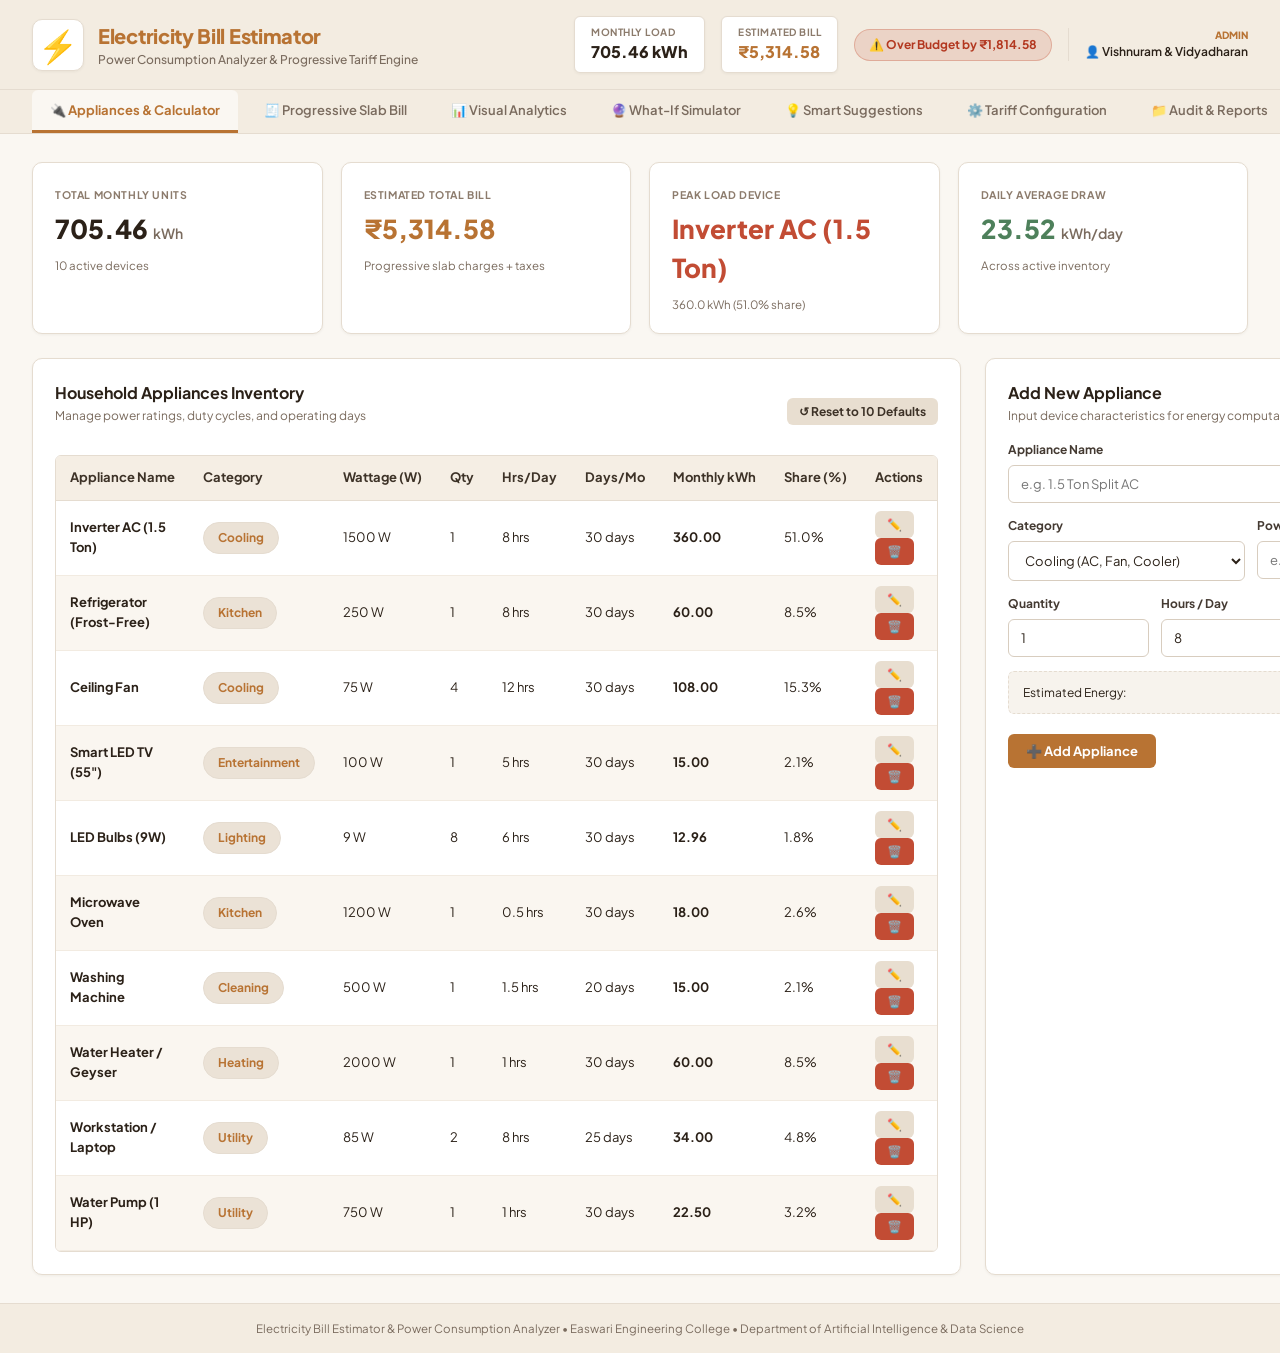
==== index.html @ 4efa832e "Initial electricity bill estimator frontend" ====
<!DOCTYPE html>
<html lang="en">
<head>
  <meta charset="UTF-8">
  <meta name="viewport" content="width=device-width, initial-scale=1.0">
  <title>Electricity Bill Estimator & Power Consumption Analyzer</title>
  <link rel="preconnect" href="https://fonts.googleapis.com">
  <link rel="preconnect" href="https://fonts.gstatic.com" crossorigin>
  <link href="https://fonts.googleapis.com/css2?family=Plus+Jakarta+Sans:wght@400;500;600;700;800&display=swap" rel="stylesheet">
  <link rel="stylesheet" href="styles.css">
</head>
<body>
  <!-- Top App Header -->
  <header class="app-header">
    <div class="header-brand">
      <div class="brand-icon">⚡</div>
      <div>
        <h1 class="brand-title">Electricity Bill Estimator</h1>
        <p class="brand-subtitle">Power Consumption Analyzer & Progressive Tariff Engine</p>
      </div>
    </div>

    <div class="header-metrics">
      <div class="header-metric-box">
        <span class="header-metric-label">MONTHLY LOAD</span>
        <span class="header-metric-val" id="hdr-total-kwh">0.00 kWh</span>
      </div>
      <div class="header-metric-box">
        <span class="header-metric-label">ESTIMATED BILL</span>
        <span class="header-metric-val highlight" id="hdr-total-cost">₹0.00</span>
      </div>
      <div id="hdr-budget-badge" class="badge badge-success">✓ Within Budget</div>
      <div class="user-profile-badge">
        <span class="user-role">ADMIN</span>
        <span class="user-name">👤 Vishnuram & Vidyadharan</span>
      </div>
    </div>
  </header>

  <!-- Navigation Tab Bar -->
  <nav class="nav-tabs-bar">
    <button class="nav-tab active" data-tab="tab-appliances">🔌 Appliances & Calculator</button>
    <button class="nav-tab" data-tab="tab-bill">🧾 Progressive Slab Bill</button>
    <button class="nav-tab" data-tab="tab-analytics">📊 Visual Analytics</button>
    <button class="nav-tab" data-tab="tab-whatif">🔮 What-If Simulator</button>
    <button class="nav-tab" data-tab="tab-suggestions">💡 Smart Suggestions</button>
    <button class="nav-tab" data-tab="tab-tariff">⚙️ Tariff Configuration</button>
    <button class="nav-tab" data-tab="tab-reports">📁 Audit & Reports</button>
  </nav>

  <!-- Main Workspace Content -->
  <main class="main-container">

    <!-- =====================================================================
         TAB 1: APPLIANCES & CALCULATOR
         ===================================================================== -->
    <section id="tab-appliances" class="tab-pane active">
      <!-- KPI Top Cards -->
      <div class="metrics-grid">
        <div class="metric-card">
          <span class="metric-lbl">TOTAL MONTHLY UNITS</span>
          <div class="metric-num" id="kpi-kwh">0.00 <span class="unit">kWh</span></div>
          <span class="metric-sub" id="kpi-count-sub">10 devices tracked</span>
        </div>
        <div class="metric-card">
          <span class="metric-lbl">ESTIMATED TOTAL BILL</span>
          <div class="metric-num highlight-amber" id="kpi-bill">₹0.00</div>
          <span class="metric-sub">Progressive slab charges + taxes</span>
        </div>
        <div class="metric-card">
          <span class="metric-lbl">PEAK LOAD DEVICE</span>
          <div class="metric-num highlight-rust" id="kpi-peak-app">-</div>
          <span class="metric-sub" id="kpi-peak-sub">Largest energy contributor</span>
        </div>
        <div class="metric-card">
          <span class="metric-lbl">DAILY AVERAGE DRAW</span>
          <div class="metric-num highlight-sage" id="kpi-daily">0.00 <span class="unit">kWh/day</span></div>
          <span class="metric-sub">Across active inventory</span>
        </div>
      </div>

      <!-- Appliance Management Grid -->
      <div class="two-col-layout">
        <!-- Table Column -->
        <div class="card table-card">
          <div class="card-header-flex">
            <div>
              <h2 class="card-title">Household Appliances Inventory</h2>
              <p class="card-subtitle">Manage power ratings, duty cycles, and operating days</p>
            </div>
            <div class="table-actions">
              <button class="btn btn-secondary btn-sm" id="btn-reset-defaults">↺ Reset to 10 Defaults</button>
            </div>
          </div>

          <div class="table-container">
            <table class="data-table" id="appliances-table">
              <thead>
                <tr>
                  <th>Appliance Name</th>
                  <th>Category</th>
                  <th>Wattage (W)</th>
                  <th>Qty</th>
                  <th>Hrs/Day</th>
                  <th>Days/Mo</th>
                  <th>Monthly kWh</th>
                  <th>Share (%)</th>
                  <th>Actions</th>
                </tr>
              </thead>
              <tbody id="appliances-tbody">
                <!-- Dynamically populated -->
              </tbody>
            </table>
          </div>
        </div>

        <!-- Add/Edit Form Column -->
        <div class="card form-card">
          <h2 class="card-title" id="form-title">Add New Appliance</h2>
          <p class="card-subtitle">Input device characteristics for energy computation</p>

          <form id="appliance-form" class="app-form">
            <input type="hidden" id="app-id" value="">
            
            <div class="form-group">
              <label for="app-name">Appliance Name</label>
              <input type="text" id="app-name" required placeholder="e.g. 1.5 Ton Split AC">
            </div>

            <div class="form-row">
              <div class="form-group">
                <label for="app-category">Category</label>
                <select id="app-category">
                  <option value="Cooling">Cooling (AC, Fan, Cooler)</option>
                  <option value="Kitchen">Kitchen (Fridge, Oven, Mixer)</option>
                  <option value="Lighting">Lighting (LED, CFL, Bulbs)</option>
                  <option value="Entertainment">Entertainment (TV, Audio)</option>
                  <option value="Heating">Heating (Geyser, Room Heater)</option>
                  <option value="Cleaning">Cleaning (Washing Machine)</option>
                  <option value="Utility">Utility (Pump, Laptop, PC)</option>
                </select>
              </div>

              <div class="form-group">
                <label for="app-wattage">Power Rating (Watts)</label>
                <input type="number" id="app-wattage" required min="1" step="0.5" placeholder="e.g. 1500">
              </div>
            </div>

            <div class="form-row three-cols">
              <div class="form-group">
                <label for="app-qty">Quantity</label>
                <input type="number" id="app-qty" required min="1" max="100" value="1">
              </div>
              <div class="form-group">
                <label for="app-hours">Hours / Day</label>
                <input type="number" id="app-hours" required min="0.1" max="24" step="0.5" value="8">
              </div>
              <div class="form-group">
                <label for="app-days">Days / Month</label>
                <input type="number" id="app-days" required min="1" max="31" value="30">
              </div>
            </div>

            <div class="calc-preview-box">
              <span>Estimated Energy:</span>
              <strong id="form-calc-preview">360.00 kWh / month</strong>
            </div>

            <div class="form-actions">
              <button type="submit" class="btn btn-primary" id="btn-save-app">➕ Add Appliance</button>
              <button type="button" class="btn btn-secondary" id="btn-cancel-edit" style="display:none;">Cancel</button>
            </div>
          </form>
        </div>
      </div>
    </section>

    <!-- =====================================================================
         TAB 2: PROGRESSIVE SLAB BILL
         ===================================================================== -->
    <section id="tab-bill" class="tab-pane">
      <div class="two-col-layout">
        <!-- Progressive Slab Breakdown Card -->
        <div class="card">
          <div class="card-header-flex">
            <div>
              <h2 class="card-title">Progressive Slab Computation</h2>
              <p class="card-subtitle">Marginal pricing distribution across tiered regulatory consumption slabs</p>
            </div>
            <span class="badge badge-neutral" id="tariff-badge-name">Standard Domestic Tariff</span>
          </div>

          <div class="table-container">
            <table class="data-table">
              <thead>
                <tr>
                  <th>Slab Tier</th>
                  <th>Range (Units)</th>
                  <th>Rate / Unit</th>
                  <th>Units in Tier</th>
                  <th>Slab Charge</th>
                </tr>
              </thead>
              <tbody id="slab-tbody">
                <!-- Populated via JS -->
              </tbody>
            </table>
          </div>
        </div>

        <!-- Bill Synthesis & Budget Tracker Card -->
        <div class="card">
          <h2 class="card-title">Bill Synthesis & Budget Tracker</h2>
          <p class="card-subtitle">Itemized invoice calculation including fixed charges and statutory taxes</p>

          <div class="invoice-summary-box">
            <div class="invoice-line">
              <span>Energy Consumption Charges</span>
              <strong id="inv-energy-charges">₹0.00</strong>
            </div>
            <div class="invoice-line">
              <span>Fixed Meter Charges</span>
              <strong id="inv-fixed-charges">₹80.00</strong>
            </div>
            <div class="invoice-line">
              <span>Regulatory Fuel Surcharge (<span id="inv-fuel-pct">5.0</span>%)</span>
              <strong id="inv-fuel-charge">₹0.00</strong>
            </div>
            <div class="invoice-line">
              <span>Electricity Duty / Tax (<span id="inv-tax-pct">9.0</span>%)</span>
              <strong id="inv-tax-charge">₹0.00</strong>
            </div>
            <div class="invoice-divider"></div>
            <div class="invoice-line grand-total">
              <span>TOTAL PAYABLE AMOUNT</span>
              <strong id="inv-grand-total">₹0.00</strong>
            </div>
          </div>

          <!-- Budget Setting & Progress -->
          <div class="budget-panel">
            <div class="budget-header-flex">
              <span class="form-label">MONTHLY ELECTRICITY BUDGET</span>
              <div class="budget-input-wrap">
                <span>₹</span>
                <input type="number" id="budget-input" min="500" step="100" value="3500">
                <button class="btn btn-primary btn-sm" id="btn-update-budget">Set Budget</button>
              </div>
            </div>

            <div class="progress-bar-container">
              <div class="progress-bar-fill" id="budget-progress-bar" style="width: 0%;"></div>
            </div>

            <div class="budget-status-row">
              <span id="budget-status-text">Calculating budget status...</span>
              <strong id="budget-pct-text">0.0%</strong>
            </div>
          </div>
        </div>
      </div>
    </section>

    <!-- =====================================================================
         TAB 3: VISUAL ANALYTICS
         ===================================================================== -->
    <section id="tab-analytics" class="tab-pane">
      <div class="analytics-grid">
        <!-- Donut Chart: Appliance Share -->
        <div class="card chart-card">
          <h2 class="card-title">Appliance Share Distribution (%)</h2>
          <p class="card-subtitle">Relative proportion of monthly energy drawn by each device</p>
          <div class="chart-wrapper">
            <canvas id="chart-pie" width="400" height="280"></canvas>
          </div>
          <div class="chart-legend" id="pie-legend"></div>
        </div>

        <!-- Bar Chart: Category Breakdown -->
        <div class="card chart-card">
          <h2 class="card-title">Category-Level Power Breakdown</h2>
          <p class="card-subtitle">Aggregated load across functional domains (Cooling, Kitchen, Lighting, etc.)</p>
          <div class="chart-wrapper">
            <canvas id="chart-bar" width="400" height="280"></canvas>
          </div>
        </div>

        <!-- Line Chart: 5-Month Historical Trend -->
        <div class="card chart-card span-two">
          <h2 class="card-title">5-Month Historical Consumption & Cost Trend</h2>
          <p class="card-subtitle">Month-over-month (MoM) longitudinal comparison stored in database</p>
          <div class="chart-wrapper">
            <canvas id="chart-line" width="850" height="260"></canvas>
          </div>
        </div>
      </div>
    </section>

    <!-- =====================================================================
         TAB 4: WHAT-IF SCENARIO SIMULATOR
         ===================================================================== -->
    <section id="tab-whatif" class="tab-pane">
      <div class="two-col-layout">
        <!-- Interactive Controls -->
        <div class="card">
          <div class="card-header-flex">
            <div>
              <h2 class="card-title">Virtual Simulation Sandbox</h2>
              <p class="card-subtitle">Adjust appliance daily run-hours or toggle loads to model savings</p>
            </div>
            <button class="btn btn-secondary btn-sm" id="btn-reset-sim">Reset Simulator</button>
          </div>

          <div class="sim-items-list" id="sim-sliders-container">
            <!-- Populated via JS -->
          </div>
        </div>

        <!-- Simulation Comparison & Delta Card -->
        <div class="card sim-results-card">
          <h2 class="card-title">Projected Economic Savings</h2>
          <p class="card-subtitle">Side-by-side comparison: Baseline vs. Simulated Behavioral Changes</p>

          <div class="comparison-grid">
            <div class="comp-box">
              <span class="comp-label">BASELINE BILL</span>
              <div class="comp-value" id="sim-base-bill">₹0.00</div>
              <span class="comp-sub" id="sim-base-kwh">0.0 kWh/mo</span>
            </div>
            <div class="comp-box highlight-box">
              <span class="comp-label">SIMULATED BILL</span>
              <div class="comp-value highlight-green" id="sim-new-bill">₹0.00</div>
              <span class="comp-sub" id="sim-new-kwh">0.0 kWh/mo</span>
            </div>
          </div>

          <div class="delta-callout-card">
            <div class="delta-row">
              <span>Energy Conserved (Δ kWh):</span>
              <strong id="sim-delta-kwh" class="highlight-sage">0.00 kWh / month</strong>
            </div>
            <div class="delta-row">
              <span>Monthly Cash Savings (Δ ₹):</span>
              <strong id="sim-delta-cash" class="highlight-amber">₹0.00 / month</strong>
            </div>
            <div class="delta-row">
              <span>Annualized Financial Return:</span>
              <strong id="sim-delta-annual" class="highlight-green">₹0.00 / year</strong>
            </div>
          </div>

          <div class="sim-action-box">
            <p class="sim-info-txt">Adopting these settings will update your active appliance database records permanently.</p>
            <button class="btn btn-success" id="btn-apply-sim">✓ Apply Simulated Settings to Live Database</button>
          </div>
        </div>
      </div>
    </section>

    <!-- =====================================================================
         TAB 5: SMART SUGGESTIONS
         ===================================================================== -->
    <section id="tab-suggestions" class="tab-pane">
      <div class="suggestions-container">
        <div class="card-header-flex" style="margin-bottom: 20px;">
          <div>
            <h2 class="card-title">Rule-Based Energy Intelligence & Smart Advisory</h2>
            <p class="card-subtitle">Automated recommendations evaluated from your appliance consumption patterns</p>
          </div>
        </div>

        <div class="suggestions-grid" id="suggestions-cards-grid">
          <!-- Populated via JS -->
        </div>
      </div>
    </section>

    <!-- =====================================================================
         TAB 6: TARIFF CONFIGURATION
         ===================================================================== -->
    <section id="tab-tariff" class="tab-pane">
      <div class="two-col-layout">
        <!-- Slab Editor -->
        <div class="card">
          <div class="card-header-flex">
            <div>
              <h2 class="card-title">Progressive Slabs Management</h2>
              <p class="card-subtitle">Configure thresholds and unit rates loaded from tariff.json</p>
            </div>
            <button class="btn btn-secondary btn-sm" id="btn-reset-tariff">Restore Standard Tariff</button>
          </div>

          <table class="data-table" id="tariff-edit-table">
            <thead>
              <tr>
                <th>Tier Label</th>
                <th>Min Units</th>
                <th>Max Units</th>
                <th>Rate (₹/unit)</th>
                <th>Action</th>
              </tr>
            </thead>
            <tbody id="tariff-edit-tbody">
              <!-- Populated via JS -->
            </tbody>
          </table>

          <div class="add-slab-row" style="margin-top: 15px;">
            <button class="btn btn-secondary btn-sm" id="btn-add-slab">+ Add New Slab Tier</button>
          </div>
        </div>

        <!-- Surcharges & Tax Editor -->
        <div class="card">
          <h2 class="card-title">Surcharges & Statutory Tax Rates</h2>
          <p class="card-subtitle">Fixed meter infrastructure charges and state regulatory percentages</p>

          <form id="tariff-rates-form" class="app-form">
            <div class="form-group">
              <label for="tf-name">Tariff Scheme Name</label>
              <input type="text" id="tf-name" value="Standard Domestic Progressive Tariff">
            </div>

            <div class="form-group">
              <label for="tf-currency">Currency Symbol</label>
              <input type="text" id="tf-currency" value="₹" style="max-width: 100px;">
            </div>

            <div class="form-row">
              <div class="form-group">
                <label for="tf-fixed">Fixed Meter Charge (₹/mo)</label>
                <input type="number" id="tf-fixed" step="5" value="80.0">
              </div>

              <div class="form-group">
                <label for="tf-fuel">Fuel Adjustment Surcharge (%)</label>
                <input type="number" id="tf-fuel" step="0.5" value="5.0">
              </div>

              <div class="form-group">
                <label for="tf-tax">State Tax / VAT (%)</label>
                <input type="number" id="tf-tax" step="0.5" value="9.0">
              </div>
            </div>

            <button type="submit" class="btn btn-primary" id="btn-save-tariff">💾 Save Tariff Settings</button>
          </form>
        </div>
      </div>
    </section>

    <!-- =====================================================================
         TAB 7: AUDIT & REPORTS
         ===================================================================== -->
    <section id="tab-reports" class="tab-pane">
      <div class="reports-grid">
        <div class="card report-box">
          <div class="report-icon">📊</div>
          <h2 class="card-title">Download Tabular CSV Audit</h2>
          <p class="card-subtitle">Export granular device-by-device audit data formatted for Microsoft Excel and spreadsheet tools.</p>
          <button class="btn btn-primary" id="btn-export-csv">📥 Download CSV Report</button>
        </div>

        <div class="card report-box">
          <div class="report-icon">📑</div>
          <h2 class="card-title">Download PDF Presentation</h2>
          <p class="card-subtitle">Access the publication-quality 18-slide project presentation in the White and Beige theme.</p>
          <a class="btn btn-primary" href="/Electricity_Bill_Estimator_Presentation.pdf" target="_blank" download>📄 Download PDF Deck</a>
        </div>

        <div class="card report-box">
          <div class="report-icon">💾</div>
          <h2 class="card-title">Save Monthly Usage Snapshot</h2>
          <p class="card-subtitle">Freeze current calculated month consumption into SQLite database history archive.</p>
          <button class="btn btn-success" id="btn-snapshot-month">📌 Freeze Current Month Snapshot</button>
        </div>
      </div>
    </section>

  </main>

  <footer class="app-footer">
    <p>Electricity Bill Estimator & Power Consumption Analyzer • Easwari Engineering College • Department of Artificial Intelligence & Data Science</p>
  </footer>

  <script src="app.js"></script>
</body>
</html>
---- styles.css ----
/* ==========================================================================
   Electricity Bill Estimator & Power Consumption Analyzer
   Web Application Stylesheet - Elegant White & Beige Theme
   ========================================================================== */

:root {
  --bg-main: #faf7f2;
  --bg-header: #f3ece1;
  --bg-card: #ffffff;
  --bg-card-alt: #f7f3ed;
  --bg-pill: #ebe2d6;
  --border-color: #e5dcd0;
  --border-focus: #b87333;

  --text-primary: #2b2118;
  --text-body: #443a32;
  --text-muted: #7a6b5e;
  --text-light: #8c7b6c;

  --accent-amber: #b87333;
  --accent-amber-hover: #c98242;
  --accent-green: #4e805b;
  --accent-green-hover: #5c946b;
  --accent-rust: #c24c34;
  --accent-rust-hover: #d45c43;
  --accent-ochre: #c4882b;

  --shadow-sm: 0 1px 3px rgba(43, 33, 24, 0.05);
  --shadow-md: 0 4px 12px rgba(43, 33, 24, 0.06);
  --radius-sm: 6px;
  --radius-md: 10px;
  --radius-lg: 14px;
}

* {
  margin: 0;
  padding: 0;
  box-sizing: border-box;
}

body {
  font-family: 'Plus Jakarta Sans', -apple-system, BlinkMacSystemFont, "Segoe UI", Roboto, sans-serif;
  background-color: var(--bg-main);
  color: var(--text-primary);
  line-height: 1.5;
  min-height: 100vh;
  display: flex;
  flex-direction: column;
}

/* ==========================================================================
   App Header
   ========================================================================== */
.app-header {
  background-color: var(--bg-header);
  border-bottom: 1px solid var(--border-color);
  padding: 16px 32px;
  display: flex;
  align-items: center;
  justify-content: space-between;
  gap: 20px;
  flex-wrap: wrap;
}

.header-brand {
  display: flex;
  align-items: center;
  gap: 14px;
}

.brand-icon {
  font-size: 32px;
  background: var(--bg-card);
  width: 52px;
  height: 52px;
  display: flex;
  align-items: center;
  justify-content: center;
  border-radius: var(--radius-md);
  border: 1px solid var(--border-color);
  box-shadow: var(--shadow-sm);
}

.brand-title {
  font-size: 20px;
  font-weight: 800;
  color: var(--accent-amber);
  letter-spacing: -0.3px;
}

.brand-subtitle {
  font-size: 12px;
  color: var(--text-muted);
  font-weight: 500;
}

.header-metrics {
  display: flex;
  align-items: center;
  gap: 16px;
  flex-wrap: wrap;
}

.header-metric-box {
  background: var(--bg-card);
  border: 1px solid var(--border-color);
  padding: 8px 16px;
  border-radius: var(--radius-sm);
  display: flex;
  flex-direction: column;
  box-shadow: var(--shadow-sm);
}

.header-metric-label {
  font-size: 10px;
  font-weight: 700;
  color: var(--text-light);
  letter-spacing: 0.5px;
}

.header-metric-val {
  font-size: 16px;
  font-weight: 800;
  color: var(--text-primary);
}

.header-metric-val.highlight {
  color: var(--accent-amber);
}

.badge {
  padding: 6px 14px;
  border-radius: 20px;
  font-size: 12px;
  font-weight: 700;
  display: inline-flex;
  align-items: center;
  white-space: nowrap;
}

.badge-success {
  background-color: rgba(78, 128, 91, 0.15);
  color: #3a6945;
  border: 1px solid rgba(78, 128, 91, 0.3);
}

.badge-warning {
  background-color: rgba(196, 136, 43, 0.15);
  color: #996515;
  border: 1px solid rgba(196, 136, 43, 0.3);
}

.badge-danger {
  background-color: rgba(194, 76, 52, 0.15);
  color: #b33820;
  border: 1px solid rgba(194, 76, 52, 0.3);
}

.badge-neutral {
  background-color: var(--bg-pill);
  color: var(--accent-amber);
  border: 1px solid var(--border-color);
}

.user-profile-badge {
  display: flex;
  flex-direction: column;
  align-items: flex-end;
  border-left: 1px solid var(--border-color);
  padding-left: 16px;
}

.user-role {
  font-size: 10px;
  font-weight: 800;
  color: var(--accent-amber);
}

.user-name {
  font-size: 12px;
  font-weight: 600;
  color: var(--text-primary);
}

/* ==========================================================================
   Navigation Tabs Bar
   ========================================================================== */
.nav-tabs-bar {
  background-color: var(--bg-header);
  border-bottom: 1px solid var(--border-color);
  padding: 0 32px;
  display: flex;
  gap: 8px;
  overflow-x: auto;
}

.nav-tab {
  background: transparent;
  border: none;
  padding: 12px 18px;
  font-family: inherit;
  font-size: 13px;
  font-weight: 600;
  color: var(--text-muted);
  cursor: pointer;
  border-bottom: 3px solid transparent;
  transition: all 0.2s ease;
  white-space: nowrap;
  border-radius: 6px 6px 0 0;
}

.nav-tab:hover {
  background-color: #e8ded0;
  color: var(--text-primary);
}

.nav-tab.active {
  background-color: var(--bg-main);
  color: var(--accent-amber);
  border-bottom: 3px solid var(--accent-amber);
  font-weight: 700;
}

/* ==========================================================================
   Main Content Layout
   ========================================================================== */
.main-container {
  flex: 1;
  padding: 28px 32px;
  max-width: 1440px;
  width: 100%;
  margin: 0 auto;
}

.tab-pane {
  display: none;
  animation: fadeIn 0.25s ease;
}

.tab-pane.active {
  display: block;
}

@keyframes fadeIn {
  from { opacity: 0; transform: translateY(4px); }
  to { opacity: 1; transform: translateY(0); }
}

/* ==========================================================================
   Cards & Grids
   ========================================================================== */
.card {
  background: var(--bg-card);
  border: 1px solid var(--border-color);
  border-radius: var(--radius-md);
  padding: 22px;
  box-shadow: var(--shadow-sm);
  transition: box-shadow 0.2s ease;
}

.card:hover {
  box-shadow: var(--shadow-md);
}

.card-title {
  font-size: 16px;
  font-weight: 700;
  color: var(--text-primary);
  margin-bottom: 2px;
}

.card-subtitle {
  font-size: 12px;
  color: var(--text-muted);
  margin-bottom: 16px;
}

.card-header-flex {
  display: flex;
  align-items: center;
  justify-content: space-between;
  margin-bottom: 14px;
}

.two-col-layout {
  display: grid;
  grid-template-columns: 2fr 1fr;
  gap: 24px;
}

@media (max-width: 1080px) {
  .two-col-layout {
    grid-template-columns: 1fr;
  }
}

/* Top KPI Cards */
.metrics-grid {
  display: grid;
  grid-template-columns: repeat(auto-fit, minmax(240px, 1fr));
  gap: 18px;
  margin-bottom: 24px;
}

.metric-card {
  background: var(--bg-card);
  border: 1px solid var(--border-color);
  border-radius: var(--radius-md);
  padding: 18px 22px;
  box-shadow: var(--shadow-sm);
}

.metric-lbl {
  font-size: 10.5px;
  font-weight: 700;
  color: var(--text-light);
  letter-spacing: 0.6px;
}

.metric-num {
  font-size: 26px;
  font-weight: 800;
  color: var(--text-primary);
  margin: 4px 0;
}

.metric-num .unit {
  font-size: 14px;
  font-weight: 600;
  color: var(--text-muted);
}

.metric-num.highlight-amber { color: var(--accent-amber); }
.metric-num.highlight-sage { color: var(--accent-green); }
.metric-num.highlight-rust { color: var(--accent-rust); }

.metric-sub {
  font-size: 11.5px;
  color: var(--text-muted);
}

/* ==========================================================================
   Tables
   ========================================================================== */
.table-container {
  overflow-x: auto;
  border: 1px solid var(--border-color);
  border-radius: var(--radius-sm);
}

.data-table {
  width: 100%;
  border-collapse: collapse;
  font-size: 13px;
  text-align: left;
}

.data-table th {
  background-color: #f5eee4;
  color: #3d3227;
  font-weight: 700;
  padding: 12px 14px;
  border-bottom: 1px solid var(--border-color);
  white-space: nowrap;
}

.data-table td {
  padding: 10px 14px;
  border-bottom: 1px solid #f2ebe1;
  color: var(--text-primary);
}

.data-table tbody tr {
  background-color: #ffffff;
  transition: background-color 0.15s ease;
}

.data-table tbody tr:nth-child(even) {
  background-color: #faf6f0;
}

.data-table tbody tr:hover {
  background-color: #f0e6d8;
}

/* ==========================================================================
   Forms & Controls
   ========================================================================== */
.app-form {
  display: flex;
  flex-direction: column;
  gap: 14px;
}

.form-group {
  display: flex;
  flex-direction: column;
  gap: 6px;
}

.form-group label {
  font-size: 12px;
  font-weight: 700;
  color: var(--text-body);
}

.form-row {
  display: grid;
  grid-template-columns: 1fr 1fr;
  gap: 12px;
}

.form-row.three-cols {
  grid-template-columns: 1fr 1fr 1fr;
}

input[type="text"],
input[type="number"],
select {
  font-family: inherit;
  font-size: 13px;
  padding: 10px 12px;
  border: 1px solid #d8cdbf;
  border-radius: var(--radius-sm);
  background-color: #ffffff;
  color: var(--text-primary);
  outline: none;
  transition: border-color 0.2s ease;
}

input[type="text"]:focus,
input[type="number"]:focus,
select:focus {
  border-color: var(--accent-amber);
  box-shadow: 0 0 0 2px rgba(184, 115, 51, 0.15);
}

.calc-preview-box {
  background: var(--bg-card-alt);
  border: 1px dashed var(--border-color);
  border-radius: var(--radius-sm);
  padding: 10px 14px;
  display: flex;
  justify-content: space-between;
  align-items: center;
  font-size: 12px;
}

.calc-preview-box strong {
  font-size: 14px;
  color: var(--accent-amber);
}

.form-actions {
  display: flex;
  gap: 10px;
  margin-top: 6px;
}

/* Buttons */
.btn {
  font-family: inherit;
  font-size: 13px;
  font-weight: 700;
  padding: 9px 18px;
  border-radius: var(--radius-sm);
  border: none;
  cursor: pointer;
  transition: all 0.2s ease;
  display: inline-flex;
  align-items: center;
  justify-content: center;
  gap: 6px;
  text-decoration: none;
}

.btn-sm {
  padding: 6px 12px;
  font-size: 12px;
}

.btn-primary {
  background-color: var(--accent-amber);
  color: #ffffff;
}
.btn-primary:hover {
  background-color: var(--accent-amber-hover);
}

.btn-secondary {
  background-color: #e8ded0;
  color: #3d3227;
}
.btn-secondary:hover {
  background-color: #dbcfbf;
}

.btn-success {
  background-color: var(--accent-green);
  color: #ffffff;
}
.btn-success:hover {
  background-color: var(--accent-green-hover);
}

.btn-danger {
  background-color: var(--accent-rust);
  color: #ffffff;
}
.btn-danger:hover {
  background-color: var(--accent-rust-hover);
}

/* ==========================================================================
   Tab 2: Bill Summary & Budget Panel
   ========================================================================== */
.invoice-summary-box {
  background: var(--bg-card-alt);
  border: 1px solid var(--border-color);
  border-radius: var(--radius-sm);
  padding: 18px;
  margin-bottom: 22px;
}

.invoice-line {
  display: flex;
  justify-content: space-between;
  font-size: 13px;
  color: var(--text-body);
  margin-bottom: 8px;
}

.invoice-divider {
  height: 1px;
  background-color: var(--border-color);
  margin: 12px 0;
}

.invoice-line.grand-total {
  font-size: 16px;
  font-weight: 800;
  color: var(--text-primary);
}

.invoice-line.grand-total strong {
  color: var(--accent-green);
  font-size: 20px;
}

.budget-panel {
  border-top: 1px solid var(--border-color);
  padding-top: 18px;
}

.budget-header-flex {
  display: flex;
  justify-content: space-between;
  align-items: center;
  margin-bottom: 12px;
  flex-wrap: wrap;
  gap: 10px;
}

.budget-input-wrap {
  display: flex;
  align-items: center;
  gap: 8px;
}

.budget-input-wrap input {
  width: 120px;
}

.progress-bar-container {
  height: 12px;
  background-color: #e8ded0;
  border-radius: 6px;
  overflow: hidden;
  margin-bottom: 8px;
}

.progress-bar-fill {
  height: 100%;
  background-color: var(--accent-green);
  border-radius: 6px;
  transition: width 0.3s ease, background-color 0.3s ease;
}

.progress-bar-fill.warning {
  background-color: var(--accent-ochre);
}

.progress-bar-fill.danger {
  background-color: var(--accent-rust);
}

.budget-status-row {
  display: flex;
  justify-content: space-between;
  font-size: 12px;
  color: var(--text-muted);
}

/* ==========================================================================
   Tab 3: Analytics Charts
   ========================================================================== */
.analytics-grid {
  display: grid;
  grid-template-columns: 1fr 1fr;
  gap: 24px;
}

.chart-card.span-two {
  grid-column: span 2;
}

@media (max-width: 900px) {
  .analytics-grid {
    grid-template-columns: 1fr;
  }
  .chart-card.span-two {
    grid-column: span 1;
  }
}

.chart-wrapper {
  display: flex;
  align-items: center;
  justify-content: center;
  padding: 10px 0;
}

.chart-legend {
  display: flex;
  flex-wrap: wrap;
  gap: 10px 16px;
  justify-content: center;
  margin-top: 12px;
}

.legend-item {
  display: flex;
  align-items: center;
  gap: 6px;
  font-size: 12px;
  color: var(--text-body);
}

.legend-dot {
  width: 10px;
  height: 10px;
  border-radius: 50%;
}

/* ==========================================================================
   Tab 4: What-If Simulator
   ========================================================================== */
.sim-items-list {
  display: flex;
  flex-direction: column;
  gap: 14px;
  max-height: 520px;
  overflow-y: auto;
  padding-right: 6px;
}

.sim-item-row {
  background: var(--bg-card-alt);
  border: 1px solid var(--border-color);
  border-radius: var(--radius-sm);
  padding: 12px 16px;
}

.sim-item-header {
  display: flex;
  justify-content: space-between;
  align-items: center;
  margin-bottom: 8px;
}

.sim-item-name {
  font-size: 13.5px;
  font-weight: 700;
  color: var(--text-primary);
}

.sim-item-val {
  font-size: 12px;
  font-weight: 700;
  color: var(--accent-amber);
}

.sim-slider-wrap {
  display: flex;
  align-items: center;
  gap: 14px;
}

.sim-slider-wrap input[type="range"] {
  flex: 1;
  accent-color: var(--accent-amber);
  cursor: pointer;
}

.toggle-switch {
  display: flex;
  align-items: center;
  gap: 6px;
  font-size: 12px;
  font-weight: 600;
  color: var(--text-muted);
}

.comparison-grid {
  display: grid;
  grid-template-columns: 1fr 1fr;
  gap: 14px;
  margin-bottom: 18px;
}

.comp-box {
  background: var(--bg-card-alt);
  border: 1px solid var(--border-color);
  border-radius: var(--radius-sm);
  padding: 16px;
  text-align: center;
}

.comp-box.highlight-box {
  background: rgba(78, 128, 91, 0.08);
  border-color: rgba(78, 128, 91, 0.3);
}

.comp-label {
  font-size: 10px;
  font-weight: 700;
  color: var(--text-light);
  letter-spacing: 0.5px;
}

.comp-value {
  font-size: 22px;
  font-weight: 800;
  color: var(--text-primary);
  margin: 4px 0;
}

.comp-value.highlight-green {
  color: var(--accent-green);
}

.comp-sub {
  font-size: 11px;
  color: var(--text-muted);
}

.delta-callout-card {
  background: #ffffff;
  border: 1px solid var(--border-color);
  border-radius: var(--radius-sm);
  padding: 16px;
  margin-bottom: 18px;
  display: flex;
  flex-direction: column;
  gap: 10px;
}

.delta-row {
  display: flex;
  justify-content: space-between;
  font-size: 13px;
  color: var(--text-body);
}

.delta-row strong.highlight-sage { color: var(--accent-green); }
.delta-row strong.highlight-amber { color: var(--accent-amber); }
.delta-row strong.highlight-green { color: #2e663a; font-size: 14px; }

.sim-action-box {
  display: flex;
  flex-direction: column;
  gap: 10px;
}

.sim-info-txt {
  font-size: 11.5px;
  color: var(--text-muted);
}

/* ==========================================================================
   Tab 5: Smart Suggestions
   ========================================================================== */
.suggestions-grid {
  display: grid;
  grid-template-columns: repeat(auto-fit, minmax(320px, 1fr));
  gap: 20px;
}

.suggestion-card {
  background: #ffffff;
  border: 1px solid var(--border-color);
  border-radius: var(--radius-md);
  padding: 20px;
  display: flex;
  flex-direction: column;
  justify-content: space-between;
  transition: all 0.2s ease;
}

.suggestion-card:hover {
  border-color: var(--accent-amber);
  box-shadow: var(--shadow-md);
  transform: translateY(-2px);
}

.sug-header {
  display: flex;
  justify-content: space-between;
  align-items: flex-start;
  margin-bottom: 10px;
  gap: 10px;
}

.sug-title {
  font-size: 15px;
  font-weight: 700;
  color: var(--accent-amber);
}

.sug-body {
  font-size: 12.5px;
  color: var(--text-body);
  line-height: 1.5;
  margin-bottom: 14px;
}

.sug-savings {
  background-color: rgba(78, 128, 91, 0.12);
  color: var(--accent-green);
  font-size: 12px;
  font-weight: 700;
  padding: 6px 12px;
  border-radius: var(--radius-sm);
  display: inline-block;
  align-self: flex-start;
}

/* ==========================================================================
   Tab 7: Reports Grid
   ========================================================================== */
.reports-grid {
  display: grid;
  grid-template-columns: repeat(auto-fit, minmax(280px, 1fr));
  gap: 24px;
}

.report-box {
  text-align: center;
  padding: 32px 24px;
  display: flex;
  flex-direction: column;
  align-items: center;
}

.report-icon {
  font-size: 40px;
  margin-bottom: 12px;
}

/* ==========================================================================
   App Footer
   ========================================================================== */
.app-footer {
  background-color: var(--bg-header);
  border-top: 1px solid var(--border-color);
  padding: 16px 32px;
  text-align: center;
  font-size: 11.5px;
  color: var(--text-muted);
  margin-top: auto;
}
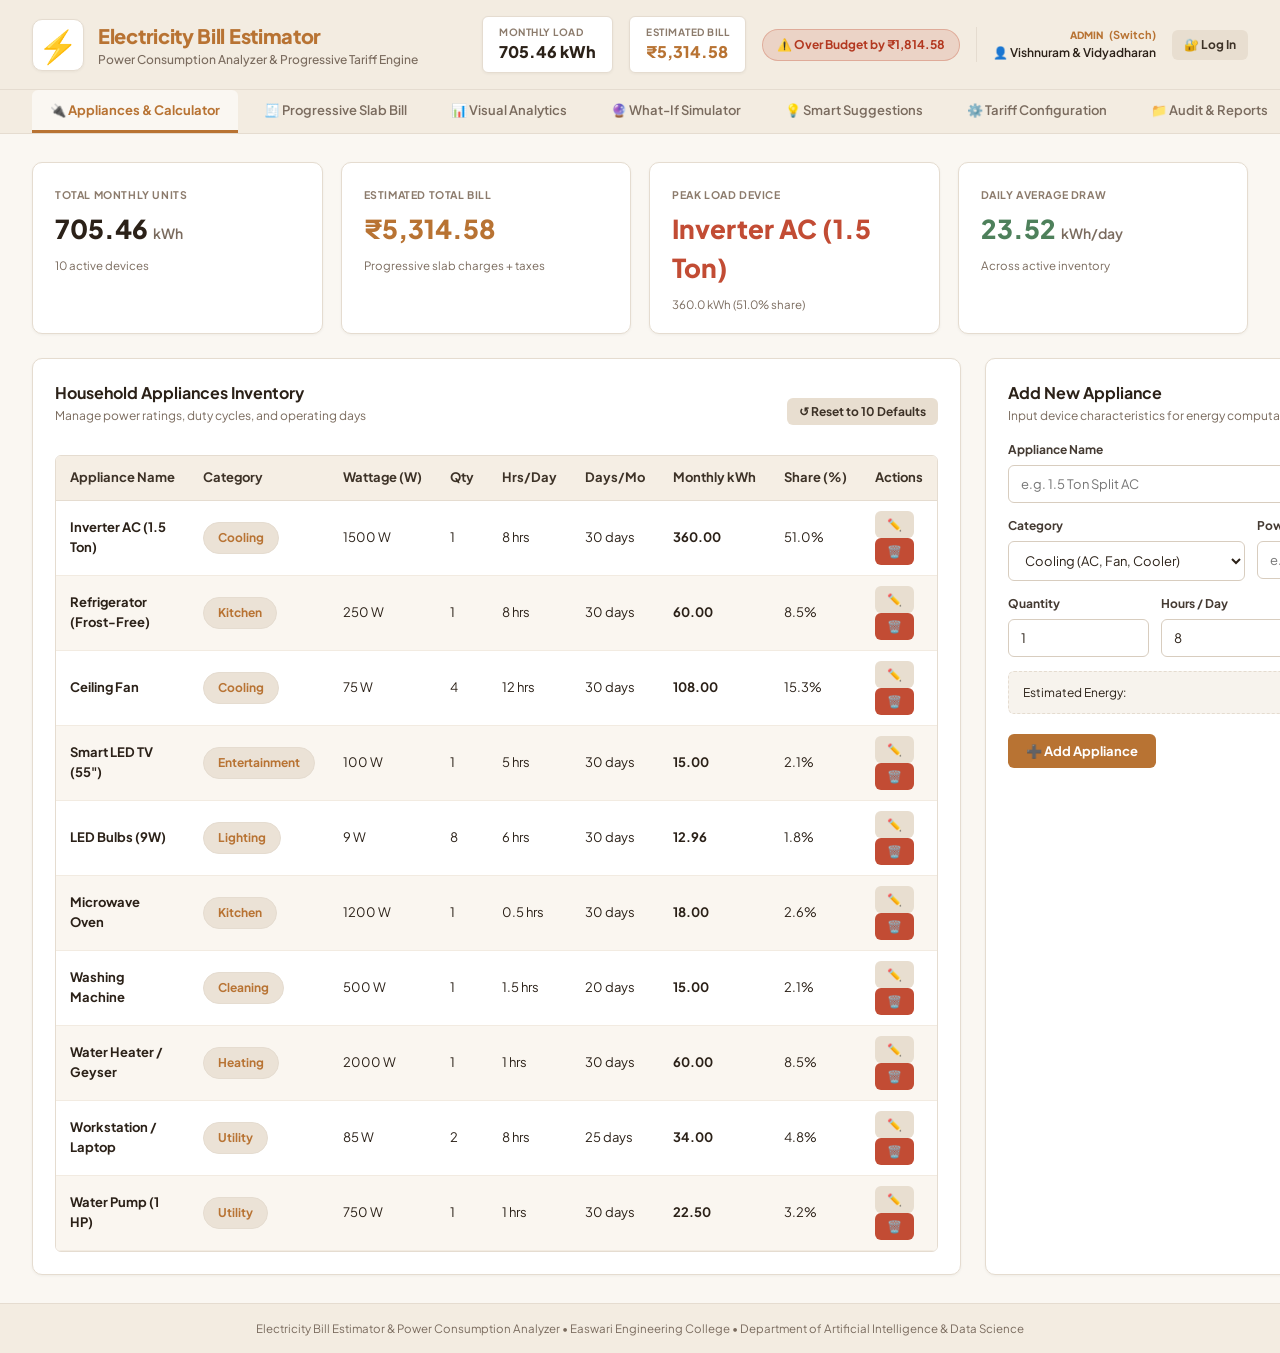
==== commit 813531c8: "Update electricity bill estimator website" ====
--- a/index.html
+++ b/index.html
@@ -12,13 +12,13 @@
 <body>
   <!-- Top App Header -->
   <header class="app-header">
-    <div class="header-brand">
+    <a href="index.html" class="header-brand" id="brand-logo" title="Electricity Bill Estimator - Return to Main Page">
       <div class="brand-icon">⚡</div>
       <div>
         <h1 class="brand-title">Electricity Bill Estimator</h1>
         <p class="brand-subtitle">Power Consumption Analyzer & Progressive Tariff Engine</p>
       </div>
-    </div>
+    </a>
 
     <div class="header-metrics">
       <div class="header-metric-box">
@@ -30,10 +30,14 @@
         <span class="header-metric-val highlight" id="hdr-total-cost">₹0.00</span>
       </div>
       <div id="hdr-budget-badge" class="badge badge-success">✓ Within Budget</div>
-      <div class="user-profile-badge">
-        <span class="user-role">ADMIN</span>
-        <span class="user-name">👤 Vishnuram & Vidyadharan</span>
-      </div>
+      <div class="user-profile-badge" id="user-badge">
+        <div style="display: flex; align-items: center; gap: 6px;">
+          <span class="user-role" id="hdr-user-role">ADMIN</span>
+          <a href="login.html" id="btn-switch-user" title="Switch User or Log In" style="font-size: 11px; text-decoration: none; color: var(--accent-amber); font-weight: 700;">(Switch)</a>
+        </div>
+        <span class="user-name" id="hdr-user-name">👤 Vishnuram & Vidyadharan</span>
+      </div>
+      <a href="login.html" class="btn btn-secondary btn-sm" id="btn-nav-login" title="Go to Login Page">🔐 Log In</a>
     </div>
   </header>
 
@@ -454,28 +458,60 @@
     <!-- =====================================================================
          TAB 7: AUDIT & REPORTS
          ===================================================================== -->
+    <!-- =====================================================================
+         TAB 7: AUDIT & REPORTS
+         ===================================================================== -->
     <section id="tab-reports" class="tab-pane">
       <div class="reports-grid">
+        
+        <!-- Primary Audit Report PDF (All Features) -->
+        <div class="card report-box" style="border: 2px solid var(--accent-amber);">
+          <div class="report-icon">📑</div>
+          <div class="badge badge-success" style="margin-bottom: 8px;">ALL FEATURES INCLUDED</div>
+          <h2 class="card-title">Comprehensive Audit Report (PDF)</h2>
+          <p class="card-subtitle">Official 3-page publication-grade PDF report: appliance inventory, progressive slab bill breakdown, category analysis, What-If simulation, and heuristic recommendations.</p>
+          <div style="display: flex; gap: 10px; flex-wrap: wrap; justify-content: center; margin-top: auto;">
+            <a class="btn btn-primary" href="Electricity_Bill_Audit_Full_Report.pdf" download="Electricity_Bill_Audit_Full_Report.pdf" target="_blank" id="btn-download-audit-pdf">📥 Download Audit PDF</a>
+            <button class="btn btn-secondary" id="btn-print-live-report">🖨️ View & Print Live Report</button>
+          </div>
+        </div>
+
+        <!-- 30-Page Technical Project Report -->
+        <div class="card report-box">
+          <div class="report-icon">📚</div>
+          <span class="badge badge-neutral" style="margin-bottom: 8px;">ACADEMIC REPORT</span>
+          <h2 class="card-title">30-Page Project Report (PDF)</h2>
+          <p class="card-subtitle">Comprehensive technical documentation detailing MVC architecture, mathematical modeling, progressive tariff algorithms, and system architecture.</p>
+          <a class="btn btn-primary" href="Electricity_Bill_Estimator_30_Page_Project_Report.pdf" download="Electricity_Bill_Estimator_30_Page_Project_Report.pdf" target="_blank" style="margin-top: auto;">📖 Download 30-Page Report</a>
+        </div>
+
+        <!-- 18-Slide Presentation Deck -->
+        <div class="card report-box">
+          <div class="report-icon">📽️</div>
+          <span class="badge badge-neutral" style="margin-bottom: 8px;">SLIDE DECK</span>
+          <h2 class="card-title">Project Presentation (PDF)</h2>
+          <p class="card-subtitle">Publication-quality 18-slide executive presentation formatted in 16:9 widescreen with the signature White and Beige editorial theme.</p>
+          <a class="btn btn-primary" href="Electricity_Bill_Estimator_Presentation.pdf" download="Electricity_Bill_Estimator_Presentation.pdf" target="_blank" style="margin-top: auto;">📄 Download Presentation Deck</a>
+        </div>
+
+        <!-- Tabular CSV Export -->
         <div class="card report-box">
           <div class="report-icon">📊</div>
-          <h2 class="card-title">Download Tabular CSV Audit</h2>
-          <p class="card-subtitle">Export granular device-by-device audit data formatted for Microsoft Excel and spreadsheet tools.</p>
-          <button class="btn btn-primary" id="btn-export-csv">📥 Download CSV Report</button>
-        </div>
-
-        <div class="card report-box">
-          <div class="report-icon">📑</div>
-          <h2 class="card-title">Download PDF Presentation</h2>
-          <p class="card-subtitle">Access the publication-quality 18-slide project presentation in the White and Beige theme.</p>
-          <a class="btn btn-primary" href="/Electricity_Bill_Estimator_Presentation.pdf" target="_blank" download>📄 Download PDF Deck</a>
-        </div>
-
+          <span class="badge badge-neutral" style="margin-bottom: 8px;">SPREADSHEET</span>
+          <h2 class="card-title">Tabular CSV Audit (Excel)</h2>
+          <p class="card-subtitle">Export granular device-by-device audit data formatted for Microsoft Excel, Google Sheets, and quantitative modeling.</p>
+          <button class="btn btn-secondary" id="btn-export-csv" style="margin-top: auto;">📥 Download CSV Report</button>
+        </div>
+
+        <!-- Database History Snapshot -->
         <div class="card report-box">
           <div class="report-icon">💾</div>
-          <h2 class="card-title">Save Monthly Usage Snapshot</h2>
-          <p class="card-subtitle">Freeze current calculated month consumption into SQLite database history archive.</p>
-          <button class="btn btn-success" id="btn-snapshot-month">📌 Freeze Current Month Snapshot</button>
-        </div>
+          <span class="badge badge-neutral" style="margin-bottom: 8px;">ARCHIVE</span>
+          <h2 class="card-title">Save Usage Snapshot</h2>
+          <p class="card-subtitle">Freeze current calculated month consumption into the historical database for longitudinal trend analysis.</p>
+          <button class="btn btn-success" id="btn-snapshot-month" style="margin-top: auto;">📌 Freeze Month Snapshot</button>
+        </div>
+
       </div>
     </section>
 
--- a/styles.css
+++ b/styles.css
@@ -66,6 +66,19 @@
   display: flex;
   align-items: center;
   gap: 14px;
+  text-decoration: none;
+  color: inherit;
+  cursor: pointer;
+  transition: transform 0.2s ease, opacity 0.2s ease;
+}
+
+.header-brand:hover {
+  opacity: 0.92;
+  transform: translateY(-1px);
+}
+
+.header-brand:active {
+  transform: translateY(0);
 }
 
 .brand-icon {
@@ -879,3 +892,323 @@
   color: var(--text-muted);
   margin-top: auto;
 }
+
+/* ==========================================================================
+   Login Page Styles
+   ========================================================================== */
+.login-page-body {
+  min-height: 100vh;
+  display: flex;
+  flex-direction: column;
+  background-color: var(--bg-main);
+}
+
+.login-wrapper {
+  flex: 1;
+  display: flex;
+  align-items: center;
+  justify-content: center;
+  padding: 40px 20px;
+}
+
+.login-card {
+  background: var(--bg-card);
+  border: 1px solid var(--border-color);
+  border-radius: var(--radius-lg);
+  box-shadow: 0 10px 32px rgba(43, 33, 24, 0.08);
+  width: 100%;
+  max-width: 480px;
+  padding: 38px 34px;
+  position: relative;
+  animation: fadeIn 0.3s ease-out;
+}
+
+.login-logo-link {
+  display: flex;
+  flex-direction: column;
+  align-items: center;
+  text-decoration: none;
+  color: inherit;
+  margin-bottom: 22px;
+  cursor: pointer;
+  text-align: center;
+}
+
+.login-logo-link .brand-icon {
+  width: 68px;
+  height: 68px;
+  font-size: 38px;
+  margin-bottom: 12px;
+  border: 2px solid var(--accent-amber);
+  transition: transform 0.25s cubic-bezier(0.34, 1.56, 0.64, 1), box-shadow 0.25s ease;
+}
+
+.login-logo-link:hover .brand-icon {
+  transform: scale(1.1) rotate(-3deg);
+  box-shadow: 0 8px 20px rgba(184, 115, 51, 0.25);
+}
+
+.login-logo-link:hover .brand-title {
+  color: var(--accent-amber-hover);
+}
+
+.login-logo-text {
+  display: flex;
+  flex-direction: column;
+  align-items: center;
+}
+
+.logo-back-tag {
+  display: inline-flex;
+  align-items: center;
+  gap: 5px;
+  font-size: 11.5px;
+  font-weight: 700;
+  color: var(--accent-amber);
+  background: var(--bg-pill);
+  padding: 4px 12px;
+  border-radius: 20px;
+  margin-top: 8px;
+  border: 1px solid var(--border-color);
+  transition: all 0.2s ease;
+}
+
+.login-logo-link:hover .logo-back-tag {
+  background: #e2d5c3;
+  color: #2b2118;
+  transform: translateY(-1px);
+}
+
+.login-header-title {
+  font-size: 22px;
+  font-weight: 800;
+  color: var(--text-primary);
+  text-align: center;
+  margin-bottom: 6px;
+  letter-spacing: -0.3px;
+}
+
+.login-header-desc {
+  font-size: 13px;
+  color: var(--text-muted);
+  text-align: center;
+  margin-bottom: 22px;
+}
+
+.login-tip-banner {
+  background-color: var(--bg-card-alt);
+  border: 1px solid var(--border-color);
+  border-left: 4px solid var(--accent-amber);
+  padding: 10px 14px;
+  border-radius: var(--radius-sm);
+  font-size: 12px;
+  color: var(--text-body);
+  display: flex;
+  align-items: center;
+  gap: 8px;
+  margin-bottom: 22px;
+}
+
+.login-form .form-group {
+  margin-bottom: 18px;
+}
+
+.login-form label {
+  display: block;
+  font-size: 12px;
+  font-weight: 700;
+  color: var(--text-body);
+  margin-bottom: 6px;
+}
+
+.login-input-wrap {
+  position: relative;
+  display: flex;
+  align-items: center;
+}
+
+.login-input-wrap input {
+  width: 100%;
+  padding: 12px 14px;
+  font-family: inherit;
+  font-size: 14px;
+  border: 1px solid var(--border-color);
+  border-radius: var(--radius-sm);
+  background-color: #ffffff;
+  color: var(--text-primary);
+  transition: border-color 0.2s ease, box-shadow 0.2s ease;
+}
+
+.login-input-wrap input:focus {
+  outline: none;
+  border-color: var(--border-focus);
+  box-shadow: 0 0 0 3px rgba(184, 115, 51, 0.15);
+}
+
+.login-input-wrap .pwd-toggle-btn {
+  position: absolute;
+  right: 12px;
+  background: none;
+  border: none;
+  cursor: pointer;
+  font-size: 16px;
+  color: var(--text-muted);
+  padding: 4px;
+  display: flex;
+  align-items: center;
+  justify-content: center;
+}
+
+.login-input-wrap .pwd-toggle-btn:hover {
+  color: var(--text-primary);
+}
+
+.login-options-row {
+  display: flex;
+  align-items: center;
+  justify-content: space-between;
+  font-size: 12px;
+  margin-bottom: 22px;
+}
+
+.remember-label {
+  display: flex;
+  align-items: center;
+  gap: 6px;
+  cursor: pointer;
+  color: var(--text-body);
+  user-select: none;
+}
+
+.forgot-link {
+  color: var(--accent-amber);
+  text-decoration: none;
+  font-weight: 600;
+}
+
+.forgot-link:hover {
+  text-decoration: underline;
+}
+
+.btn-login-submit {
+  width: 100%;
+  padding: 12px;
+  font-size: 14px;
+  font-weight: 700;
+  box-shadow: 0 4px 12px rgba(184, 115, 51, 0.2);
+}
+
+.divider-or {
+  display: flex;
+  align-items: center;
+  text-align: center;
+  margin: 22px 0 16px;
+  color: var(--text-light);
+  font-size: 11px;
+  font-weight: 700;
+  letter-spacing: 0.5px;
+}
+
+.divider-or::before,
+.divider-or::after {
+  content: '';
+  flex: 1;
+  border-bottom: 1px solid var(--border-color);
+}
+
+.divider-or span {
+  padding: 0 12px;
+}
+
+.quick-demo-accounts {
+  display: flex;
+  flex-direction: column;
+  gap: 8px;
+}
+
+.quick-login-btn {
+  background: var(--bg-card-alt);
+  border: 1px solid var(--border-color);
+  padding: 10px 14px;
+  border-radius: var(--radius-sm);
+  display: flex;
+  align-items: center;
+  justify-content: space-between;
+  cursor: pointer;
+  transition: all 0.2s ease;
+  font-family: inherit;
+  text-align: left;
+}
+
+.quick-login-btn:hover {
+  background: #f0e6d8;
+  border-color: var(--accent-amber);
+  transform: translateY(-1px);
+}
+
+.quick-login-info {
+  display: flex;
+  flex-direction: column;
+}
+
+.quick-login-role {
+  font-size: 12px;
+  font-weight: 700;
+  color: var(--text-primary);
+}
+
+.quick-login-name {
+  font-size: 11px;
+  color: var(--text-muted);
+}
+
+.quick-login-arrow {
+  color: var(--accent-amber);
+  font-size: 13px;
+  font-weight: 700;
+}
+
+.login-status-msg {
+  display: none;
+  padding: 10px 14px;
+  border-radius: var(--radius-sm);
+  font-size: 12.5px;
+  margin-top: 16px;
+  text-align: center;
+  font-weight: 600;
+}
+
+.login-status-msg.success {
+  display: block;
+  background-color: #eaf5ee;
+  color: var(--accent-green);
+  border: 1px solid rgba(78, 128, 91, 0.3);
+}
+
+.login-status-msg.error {
+  display: block;
+  background-color: #faece9;
+  color: var(--accent-rust);
+  border: 1px solid rgba(194, 76, 52, 0.3);
+}
+
+.login-footer-nav {
+  margin-top: 22px;
+  text-align: center;
+}
+
+.login-footer-nav a {
+  font-size: 13px;
+  color: var(--text-muted);
+  text-decoration: none;
+  font-weight: 600;
+  display: inline-flex;
+  align-items: center;
+  gap: 6px;
+  transition: color 0.2s;
+}
+
+.login-footer-nav a:hover {
+  color: var(--accent-amber);
+}
+
